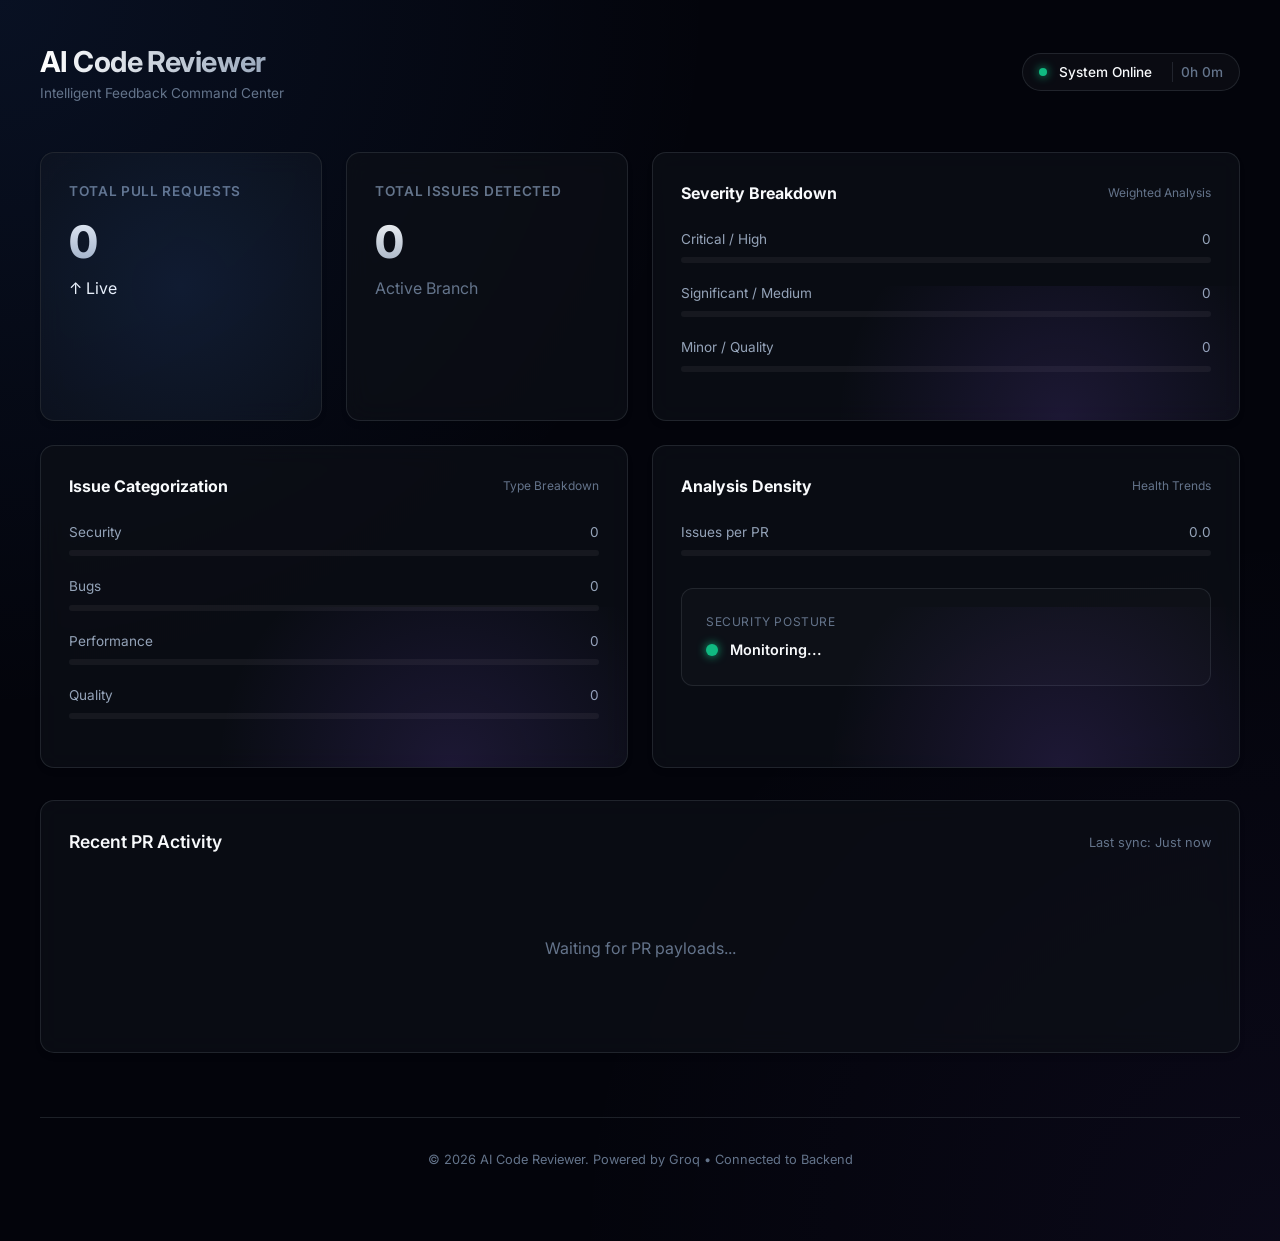
==== backend/static/index.html @ 8254daa7 "docs: add test cases for explainability panel" ====
<!DOCTYPE html>
<html lang="en">
<head>
    <meta charset="UTF-8">
    <meta name="viewport" content="width=device-width, initial-scale=1.0">
    <title>AI Code Reviewer | Command Center</title>
    <link rel="preconnect" href="https://fonts.googleapis.com">
    <link rel="preconnect" href="https://fonts.gstatic.com" crossorigin>
    <link href="https://fonts.googleapis.com/css2?family=Inter:wght@300;400;500;600;700&family=JetBrains+Mono:wght@400;500&display=swap" rel="stylesheet">
    <style>
        :root {
            /* Vercel/Linear Inspired Palette */
            --bg-color: #03040b;
            --card-bg: rgba(13, 16, 23, 0.7);
            --card-border: rgba(56, 62, 71, 0.5);
            --accent: #3b82f6;
            --accent-glow: rgba(59, 130, 246, 0.3);
            --text-primary: #f8fafc;
            --text-secondary: #94a3b8;
            --text-muted: #64748b;

            --high: #ef4444;
            --medium: #f59e0b;
            --low: #10b981;
            --quality: #06b6d4;
            --security: #a855f7;
            --performance: #f97316;
            --bug: #ef4444;

            --glass-blur: blur(12px);
            --transition: all 0.4s cubic-bezier(0.175, 0.885, 0.32, 1.275);
            --transition-flow: all 0.6s cubic-bezier(0.4, 0, 0.2, 1);
        }

        * {
            margin: 0; padding: 0; box-sizing: border-box;
        }

        body {
            font-family: 'Inter', sans-serif;
            background-color: var(--bg-color);
            color: var(--text-primary);
            line-height: 1.5;
            min-height: 100vh;
            overflow-x: hidden;
            background-image:
                radial-gradient(circle at 0% 0%, rgba(59,130,246,0.1) 0%, transparent 40%),
                radial-gradient(circle at 100% 100%, rgba(139,92,246,0.06) 0%, transparent 40%),
                url("https://www.transparenttextures.com/patterns/dark-matter.png");
            opacity: 0;
            transition: opacity 1s ease-out;
        }

        body.loaded { opacity: 1; }

        /* --- Layout --- */
        .app-container {
            display: flex;
            min-height: 100vh;
        }

        .main-content {
            flex: 1;
            padding: 2.5rem;
            max-width: 1400px;
            margin: 0 auto;
            width: 100%;
        }

        /* --- Header --- */
        header {
            display: flex;
            justify-content: space-between;
            align-items: center;
            margin-bottom: 3rem;
            animation: slideIn 0.6s ease-out;
        }

        .logo-section h1 {
            font-size: 1.8rem;
            font-weight: 700;
            letter-spacing: -0.02em;
            background: linear-gradient(to right, #fff, #94a3b8);
            -webkit-background-clip: text;
            background-clip: text;
            -webkit-text-fill-color: transparent;
        }

        .system-status {
            display: flex;
            align-items: center;
            gap: 0.75rem;
            padding: 0.5rem 1rem;
            background: rgba(255,255,255,0.03);
            border-radius: 99px;
            border: 1px solid var(--card-border);
            font-size: 0.85rem;
            font-weight: 500;
        }

        .status-dot {
            width: 8px; height: 8px;
            background-color: #10b981;
            border-radius: 50%;
            box-shadow: 0 0 10px #10b981;
            animation: pulse 2s infinite;
        }

        /* --- Global Grid --- */
        .grid {
            display: grid;
            grid-template-columns: repeat(12, 1fr);
            gap: 1.5rem;
            margin-bottom: 2rem;
        }

        .card {
            background: var(--card-bg);
            backdrop-filter: var(--glass-blur);
            -webkit-backdrop-filter: var(--glass-blur);
            border: 1px solid var(--card-border);
            border-radius: 14px;
            padding: 1.75rem;
            transition: var(--transition);
            box-shadow: 0 4px 6px -1px rgba(0, 0, 0, 0.1), 0 2px 4px -1px rgba(0, 0, 0, 0.06);
        }

        .card:hover {
            border-color: rgba(59, 130, 246, 0.5);
            transform: translateY(-4px) scale(1.01);
            box-shadow: 0 20px 25px -5px rgba(0, 0, 0, 0.2), 0 10px 10px -5px rgba(0, 0, 0, 0.1);
        }

        /* --- Stat Cards --- */
        .stat-card {
            grid-column: span 3;
            text-align: left;
        }

        .stat-label {
            color: var(--text-muted);
            font-size: 0.85rem;
            font-weight: 600;
            text-transform: uppercase;
            letter-spacing: 0.05em;
            margin-bottom: 0.5rem;
        }

        .stat-value {
            font-size: 2.8rem;
            font-weight: 800;
            letter-spacing: -0.03em;
            font-variant-numeric: tabular-nums;
            background: linear-gradient(to bottom, #fff, #94a3b8);
            -webkit-background-clip: text;
            background-clip: text;
            -webkit-text-fill-color: transparent;
        }

        .stat-card:first-child {
            position: relative;
            overflow: hidden;
        }

        .stat-card:first-child::before {
            content: '';
            position: absolute;
            top: -50%; left: -50%; width: 200%; height: 200%;
            background: radial-gradient(circle at center, var(--accent-glow) 0%, transparent 70%);
            opacity: 0.4;
            pointer-events: none;
            z-index: 0;
        }

        /* --- Progress Bars --- */
        .chart-card {
            grid-column: span 6;
            position: relative;
            overflow: hidden;
        }

        .chart-card::before {
            content: '';
            position: absolute;
            bottom: -50%; right: -20%; width: 100%; height: 100%;
            background: radial-gradient(circle at center, rgba(139,92,246,0.15) 0%, transparent 70%);
            pointer-events: none;
            z-index: 0;
        }

        .chart-header {
            display: flex;
            justify-content: space-between;
            align-items: center;
            margin-bottom: 1.5rem;
        }

        .bar-group {
            margin-bottom: 1.25rem;
        }

        .bar-label {
            display: flex;
            justify-content: space-between;
            font-size: 0.85rem;
            margin-bottom: 0.5rem;
            color: var(--text-secondary);
        }

        .bar-background {
            height: 6px;
            background: rgba(255,255,255,0.05);
            border-radius: 99px;
            overflow: hidden;
        }

        .bar-fill {
            height: 100%;
            border-radius: 99px;
            transition: width 1s cubic-bezier(0.22, 1, 0.36, 1);
        }

        /* --- PR Feed (Accordion) --- */
        .feed-container {
            grid-column: span 12;
        }

        .feed-header {
            margin-bottom: 1rem;
            display: flex;
            justify-content: space-between;
            align-items: center;
        }

        .accordion-item {
            border-bottom: 1px solid var(--card-border);
            transition: var(--transition);
            border-left: 3px solid transparent;
        }

        .accordion-item:last-child { border-bottom: none; }

        .accordion-item:hover {
            background: rgba(255,255,255,0.015);
            transform: translateY(-1px);
        }

        .accordion-item.has-high {
            border-left: 3px solid rgba(239, 68, 68, 0.2); /* Reduced visual aggression (20%) */
            background: linear-gradient(to right, rgba(239, 68, 68, 0.03), transparent);
        }

        .risk-badge {
            display: inline-flex;
            align-items: center;
            gap: 6px;
            padding: 3px 10px;
            border-radius: 99px;
            font-size: 0.7rem;
            font-weight: 700;
            text-transform: uppercase;
            letter-spacing: 0.03em;
            margin-left: 1rem;
        }

        .risk-badge.high { background: rgba(239, 68, 68, 0.1); color: var(--high); border: 1px solid rgba(239, 68, 68, 0.2); }
        .risk-badge.moderate { background: rgba(245, 158, 11, 0.1); color: var(--medium); border: 1px solid rgba(245, 158, 11, 0.2); }
        .risk-badge.low { background: rgba(16, 185, 129, 0.1); color: var(--low); border: 1px solid rgba(16, 185, 129, 0.2); }
        .risk-badge.zero { background: rgba(6, 182, 212, 0.1); color: var(--quality); border: 1px solid rgba(6, 182, 212, 0.2); }

        .risk-dot { width: 6px; height: 6px; border-radius: 50%; opacity: 0.8; }
        .risk-badge.high .risk-dot { background: var(--high); box-shadow: 0 0 10px var(--high); opacity: 1; }
        .risk-badge.moderate .risk-dot { background: var(--medium); }
        .risk-badge.low .risk-dot { background: var(--low); }

        .confidence-label {
            font-size: 0.65rem;
            color: var(--text-muted);
            font-weight: 500;
            text-transform: uppercase;
            letter-spacing: 0.05em;
            margin-left: 0.5rem;
            opacity: 0.7;
        }

        .accordion-trigger {
            width: 100%;
            padding: 1.25rem 0.5rem;
            display: grid;
            grid-template-columns: 2fr 1fr 1fr auto;
            align-items: center;
            cursor: pointer;
            text-align: left;
            background: none;
            border: none;
            color: inherit;
        }

        .accordion-trigger:hover {
            background: rgba(255,255,255,0.02);
        }

        .pr-info { display: flex; flex-direction: column; }
        .pr-meta { font-size: 0.8rem; color: var(--text-muted); }

        .badge {
            padding: 0.25rem 0.75rem;
            border-radius: 99px;
            font-size: 0.75rem;
            font-weight: 600;
            width: fit-content;
        }

        .badge-status {
            background: rgba(59,130,246,0.08);
            color: var(--accent);
            border: 1px solid rgba(59,130,246,0.15);
            text-transform: uppercase;
            letter-spacing: 0.02em;
        }

        .tag-pill {
            display: flex; gap: 0.5rem;
            align-items: center;
        }
        .sev-badge {
            padding: 2px 8px;
            border-radius: 4px;
            font-size: 0.7rem;
            font-weight: 700;
            text-transform: uppercase;
            letter-spacing: 0.05em;
            display: flex;
            align-items: center;
            gap: 4px;
        }
        .sev-badge.high { background: rgba(239, 68, 68, 0.1); color: var(--high); border: 1px solid rgba(239, 68, 68, 0.2); }
        .sev-badge.medium { background: rgba(245, 158, 11, 0.1); color: var(--medium); border: 1px solid rgba(245, 158, 11, 0.2); }
        .sev-badge.low { background: rgba(16, 185, 129, 0.1); color: var(--low); border: 1px solid rgba(16, 185, 129, 0.2); }

        .chevron {
            transition: transform 0.3s ease;
            color: var(--text-muted);
        }

        .accordion-item.active .chevron { transform: rotate(180deg); }

        .accordion-item {
            border-bottom: 1px solid rgba(255, 255, 255, 0.03); /* Soft separator */
            transition: var(--transition-flow);
        }

        .accordion-item:hover {
            background: rgba(255,255,255,0.02);
            transform: translateX(4px);
        }

        .accordion-content {
            max-height: 0;
            overflow: hidden;
            transition: max-height 0.2s ease-out, padding 0.2s ease-out;
            background: rgba(0,0,0,0.15);
        }

        .accordion-item.active .accordion-content {
            max-height: 500px;
            padding: 1rem;
        }

        .quick-finding {
            padding: 0.85rem 1rem;
            border-radius: 10px;
            background: rgba(255,255,255,0.015);
            border: 1px solid var(--card-border);
            margin-bottom: 0.75rem;
            display: flex;
            justify-content: space-between;
            align-items: center;
            cursor: pointer;
            transition: all 0.2s ease;
            opacity: 0;
            transform: translateY(10px);
            border-left: 3px solid transparent;
        }
        .quick-finding:hover {
            background: rgba(255,255,255,0.04);
            transform: translateX(4px);
            border-color: rgba(255,255,255,0.1);
        }
        .quick-finding.priority-high {
            background: rgba(239, 68, 68, 0.01);
            border-color: rgba(239, 68, 68, 0.05); /* 70% intensity reduction */
        }
        .quick-finding.show {
            opacity: 1;
            transform: translateY(0);
        }

        .cta-button {
            width: 100%; padding: 0.85rem; background: var(--accent); color: #fff; border: none; border-radius: 8px; cursor: pointer; font-size: 0.8rem; font-weight: 700; transition: var(--transition); box-shadow: 0 4px 15px var(--accent-glow);
        }
        .cta-button:hover {
            transform: scale(1.02);
            filter: brightness(1.1);
        }

        /* --- Modal Panel --- */
        .modal-overlay {
            position: fixed;
            top: 0; left: 0; width: 100%; height: 100%;
            background: rgba(0, 0, 0, 0.7);
            backdrop-filter: blur(8px);
            display: none;
            justify-content: center;
            align-items: center;
            z-index: 1000;
            opacity: 0;
            transition: opacity 0.3s ease;
        }

        .modal-overlay.active { display: flex; opacity: 1; }

        .modal {
            background: rgba(10, 12, 18, 0.95);
            backdrop-filter: blur(20px);
            border: 1px solid var(--card-border);
            border-radius: 20px;
            width: 95%;
            max-width: 960px;
            height: 85vh;
            display: flex;
            flex-direction: column;
            overflow: hidden;
            box-shadow: 0 25px 50px -12px rgba(0, 0, 0, 0.5);
            transform: translateY(20px) scale(0.98);
            transition: var(--transition);
        }

        .modal-overlay.active .modal { transform: translateY(0) scale(1); }

        .modal-header {
            padding: 1.5rem 2rem;
            border-bottom: 1px solid var(--card-border);
            display: flex;
            justify-content: space-between;
            align-items: center;
        }

        .tabs {
            display: flex;
            gap: 1.5rem;
            padding: 0 2rem;
            background: rgba(255,255,255,0.02);
            border-bottom: 1px solid var(--card-border);
        }

        .tab {
            padding: 1rem 0;
            font-size: 0.85rem;
            font-weight: 600;
            color: var(--text-muted);
            cursor: pointer;
            position: relative;
        }

        .tab.active { color: var(--text-primary); }
        .tab.active::after {
            content: '';
            position: absolute;
            bottom: -1px; left: 0; width: 100%; height: 2px;
            background: var(--accent);
            box-shadow: 0 0 10px var(--accent);
        }

        .modal-scroll {
            flex: 1;
            overflow-y: auto;
            padding: 2rem;
        }

        .finding-detail {
            margin-bottom: 2rem;
            padding: 1.5rem;
            background: rgba(255,255,255,0.02);
            border-radius: 12px;
            border: 1px solid var(--card-border);
        }

        .finding-meta {
            display: flex;
            justify-content: space-between;
            margin-bottom: 1rem;
        }

        .code-block {
            background: #0d1117;
            padding: 1rem;
            border-radius: 8px;
            font-family: 'JetBrains Mono', monospace;
            font-size: 0.85rem;
            margin-top: 1rem;
            border: 1px solid rgba(255,255,255,0.05);
            position: relative;
        }

        /* --- Animations --- */
        @keyframes pulse {
            0% { opacity: 1; transform: scale(1); }
            50% { opacity: 0.6; transform: scale(1.1); }
            100% { opacity: 1; transform: scale(1); }
        }

        @keyframes slideIn {
            from { opacity: 0; transform: translateY(-20px); }
            to { opacity: 1; transform: translateY(0); }
        }

        /* --- Skeletons --- */
        .skeleton {
            background: linear-gradient(90deg, rgba(255,255,255,0.03) 25%, rgba(255,255,255,0.06) 50%, rgba(255,255,255,0.03) 75%);
            background-size: 200% 100%;
            animation: shimmer 1.5s infinite;
        }

        @keyframes shimmer {
            0% { background-position: 200% 0; }
            100% { background-position: -200% 0; }
        }

        /* Responsive Mobile Fixes */
        @media (max-width: 1024px) {
            .stat-card { grid-column: span 6; }
            .chart-card { grid-column: span 12; }
        }
        @media (max-width: 640px) {
            .stat-card { grid-column: span 12; }
            .accordion-trigger { grid-template-columns: 1fr auto; gap: 0.5rem; }
            .accordion-trigger > *:nth-child(2), .accordion-trigger > *:nth-child(3) { display: none; }
            .main-content { padding: 1.5rem; }
        }
    </style>
</head>
<body>

<div class="app-container">
    <main class="main-content">
        <header>
            <div class="logo-section">
                <h1>AI Code Reviewer</h1>
                <p style="color: var(--text-muted); font-size: 0.85rem;">Intelligent Feedback Command Center</p>
            </div>
            <div class="system-status">
                <div class="status-dot"></div>
                <span id="sync-indicator" style="opacity:1; transition:opacity 0.5s;">System Online</span>
                <span style="color: var(--text-muted); margin-left: 0.5rem; border-left: 1px solid var(--card-border); padding-left: 0.5rem;" id="val-uptime">0h 0m</span>
            </div>
        </header>

        <!-- Stats Overview -->
        <div class="grid">
            <div class="card stat-card">
                <div class="stat-label">Total Pull Requests</div>
                <div class="stat-value" id="val-prs">0</div>
                <div class="stat-trend trend-up">↑ Live</div>
            </div>
            <div class="card stat-card">
                <div class="stat-label">Total Issues Detected</div>
                <div class="stat-value" id="val-issues" style="color: var(--high);">0</div>
                <div class="stat-trend" style="color: var(--text-muted);">Active Branch</div>
            </div>
            <!-- Severity Charts -->
            <div class="card chart-card">
                <div class="chart-header">
                    <h3 style="font-size: 1rem;">Severity Breakdown</h3>
                    <span style="font-size: 0.75rem; color: var(--text-muted);">Weighted Analysis</span>
                </div>

                <div class="bar-group">
                    <div class="bar-label"><span>Critical / High</span> <span id="lbl-sev-high">0</span></div>
                    <div class="bar-background"><div class="bar-fill" id="bar-sev-high" style="width: 0%; background: var(--high); box-shadow: 0 0 10px var(--high);"></div></div>
                </div>
                <div class="bar-group">
                    <div class="bar-label"><span>Significant / Medium</span> <span id="lbl-sev-medium">0</span></div>
                    <div class="bar-background"><div class="bar-fill" id="bar-sev-medium" style="width: 0%; background: var(--medium);"></div></div>
                </div>
                <div class="bar-group">
                    <div class="bar-label"><span>Minor / Quality</span> <span id="lbl-sev-low">0</span></div>
                    <div class="bar-background"><div class="bar-fill" id="bar-sev-low" style="width: 0%; background: var(--low);"></div></div>
                </div>
            </div>

            <!-- Issue Type Chart -->
            <div class="card chart-card">
                <div class="chart-header">
                    <h3 style="font-size: 1rem;">Issue Categorization</h3>
                    <span style="font-size: 0.75rem; color: var(--text-muted);">Type Breakdown</span>
                </div>

                <div class="bar-group">
                    <div class="bar-label"><span>Security</span> <span id="lbl-type-security">0</span></div>
                    <div class="bar-background"><div class="bar-fill" id="bar-type-security" style="width: 0%; background: var(--security); box-shadow: 0 0 10px var(--security);"></div></div>
                </div>
                <div class="bar-group">
                    <div class="bar-label"><span>Bugs</span> <span id="lbl-type-bug">0</span></div>
                    <div class="bar-background"><div class="bar-fill" id="bar-type-bug" style="width: 0%; background: var(--bug);"></div></div>
                </div>
                <div class="bar-group">
                    <div class="bar-label"><span>Performance</span> <span id="lbl-type-performance">0</span></div>
                    <div class="bar-background"><div class="bar-fill" id="bar-type-performance" style="width: 0%; background: var(--performance);"></div></div>
                </div>
                <div class="bar-group">
                    <div class="bar-label"><span>Quality</span> <span id="lbl-type-quality">0</span></div>
                    <div class="bar-background"><div class="bar-fill" id="bar-type-quality" style="width: 0%; background: var(--quality);"></div></div>
                </div>
            </div>

            <!-- Analysis Density Chart -->
            <div class="card chart-card">
                <div class="chart-header">
                    <h3 style="font-size: 1rem;">Analysis Density</h3>
                    <span style="font-size: 0.75rem; color: var(--text-muted);">Health Trends</span>
                </div>

                <div class="bar-group">
                    <div class="bar-label"><span>Issues per PR</span> <span id="lbl-density-val">0.0</span></div>
                    <div class="bar-background"><div class="bar-fill" id="bar-density" style="width: 0%; background: var(--accent); box-shadow: 0 0 10px var(--accent-glow);"></div></div>
                </div>
                <div style="margin-top:2rem; padding:1.5rem; border-radius:12px; background:rgba(255,255,255,0.02); border:1px solid var(--card-border);">
                    <div style="font-size:0.75rem; color:var(--text-muted); margin-bottom:0.5rem; text-transform:uppercase; letter-spacing:0.05em;">Security Posture</div>
                    <div style="display:flex; align-items:center; gap:0.75rem;">
                        <div id="security-pulse" class="status-dot" style="width:12px; height:12px;"></div>
                        <span id="security-status-text" style="font-weight:600; font-size:0.9rem;">Monitoring...</span>
                    </div>
                </div>
            </div>
        </div>

        <!-- PR Feed Area -->
        <div class="grid">
            <div class="card feed-container">
                <div class="feed-header">
                    <h3 style="font-size: 1.1rem; font-weight: 600;">Recent PR Activity</h3>
                    <div style="font-size: 0.8rem; color: var(--text-muted);" id="val-last-ts">Last sync: Just now</div>
                </div>

                <div id="accordion-root">
                    <!-- PR items injected here -->
                    <div style="text-align:center; padding: 4rem; color: var(--text-muted);">
                        <p>Waiting for PR payloads...</p>
                    </div>
                </div>
            </div>
        </div>
        <footer style="margin-top: 4rem; padding-top: 2rem; border-top: 1px solid var(--card-border); text-align: center; color: var(--text-muted); font-size: 0.8rem; padding-bottom: 2rem;">
            &copy; 2026 AI Code Reviewer. Powered by Groq &bull; <span id="footer-conn-status">Connected to Backend</span>
        </footer>
    </main>
</div>

<!-- Advanced Modal Panel -->
<div class="modal-overlay" id="modal-overlay" onclick="closeModal()">
    <div class="modal" onclick="event.stopPropagation()">
        <div class="modal-header">
            <div>
                <h2 id="modal-title" style="font-size: 1.25rem;">PR Findings</h2>
                <span id="modal-subtitle" style="font-size: 0.85rem; color: var(--text-muted);">Analysis Report</span>
            </div>
            <button onclick="closeModal()" style="background:none; border:none; color:var(--text-muted); cursor:pointer; font-size:1.5rem;">&times;</button>
        </div>
        <div class="tabs" id="modal-tabs">
            <div class="tab active" onclick="setTab('all')">All Findings</div>
            <div class="tab" onclick="setTab('high')">High</div>
            <div class="tab" onclick="setTab('medium')">Medium</div>
            <div class="tab" onclick="setTab('low')">Low</div>
        </div>
        <div class="modal-scroll" id="modal-scroll">
            <!-- Findings injected here -->
        </div>
    </div>
</div>

<script>
    const state = {
        prs: [],
        currentPR: null,
        activeTab: 'all',
        lastFeedJson: "",
        expandedPRKey: null
    };

    async function fetchStats() {
        try {
            const res = await fetch("/api/stats");

            if (!res.ok) throw new Error(`API Error: ${res.status}`);

            const data = await res.json();
            renderStats(data);

            // Only re-render feed if the data has actually changed
            const currentJson = JSON.stringify(data.recent_reviews);
            if (currentJson !== state.lastFeedJson) {
                state.lastFeedJson = currentJson;
                renderFeed(data.recent_reviews);
            }
        } catch (err) {
            console.error("Dashboard Sync Failed", err);
        }
    }

    function renderStats(data) {
        // Simple count-up logic placeholder
        document.getElementById('val-prs').innerText = data.total_prs;
        document.getElementById('val-issues').innerText = data.total_issues;
        document.getElementById('val-uptime').innerText = data.uptime;

        if (data.last_review_time) {
            const d = new Date(data.last_review_time);
            document.getElementById('val-last-ts').innerText = "Last sync: " + d.toLocaleTimeString();
        }

        const total = Math.max(1, (data.issues_by_severity.high || 0) + (data.issues_by_severity.medium || 0) + (data.issues_by_severity.low || 0));
        updateBar('sev-high', data.issues_by_severity.high || 0, total);
        updateBar('sev-medium', data.issues_by_severity.medium || 0, total);
        updateBar('sev-low', data.issues_by_severity.low || 0, total);

        const typeTotal = Math.max(1, Object.values(data.issues_by_type || {}).reduce((a, b) => a + b, 0));
        updateBar('type-security', data.issues_by_type.security || 0, typeTotal);
        updateBar('type-bug', data.issues_by_type.bug || 0, typeTotal);
        updateBar('type-performance', data.issues_by_type.performance || 0, typeTotal);
        updateBar('type-quality', data.issues_by_type.quality || 0, typeTotal);

        // Density Logic
        const density = data.total_prs > 0 ? (data.total_issues / data.total_prs).toFixed(1) : 0;
        document.getElementById('lbl-density-val').innerText = density;
        document.getElementById('bar-density').style.width = Math.min(100, (density / 10) * 100) + '%';

        // Security Pulse Update
        const secDot = document.getElementById('security-pulse');
        const secText = document.getElementById('security-status-text');
        if (data.issues_by_type.security > 0) {
            secDot.style.background = 'var(--high)';
            secDot.style.boxShadow = '0 0 10px var(--high)';
            secText.innerText = "Critical Security Risks Detected";
            secText.style.color = 'var(--high)';
        } else {
            secDot.style.background = 'var(--low)';
            secDot.style.boxShadow = '0 0 10px var(--low)';
            secText.innerText = "Baseline Security Intact";
            secText.style.color = 'var(--low)';
        }
    }

    function updateBar(id, val, total) {
        document.getElementById(`lbl-${id}`).innerText = val;
        document.getElementById(`bar-${id}`).style.width = (val / total * 100) + '%';
    }

    /**
     * [SECURITY FIX] XSS Mitigation
     * Escapes AI-generated content to prevent cross-site scripting
     */
    function safe(str) {
        if (!str) return "";
        const div = document.createElement('div');
        div.textContent = str;
        return div.innerHTML;
    }



    function renderFeed(reviews) {
        if (!reviews || reviews.length === 0) return;

        const root = document.getElementById('accordion-root');

        root.innerHTML = '';

        reviews.forEach((rv, idx) => {
            const prKey = `${rv.repo}#${rv.pr_number}`;
            const isExpanded = state.expandedPRKey === prKey;

            const item = document.createElement('div');

            const riskLevel = rv.decision === "BLOCK" ? "High" : (rv.decision === "REVIEW" ? "Moderate" : (rv.decision === "PERFECT" ? "Zero" : "Low"));
            const riskClass = riskLevel.toLowerCase();

            // Status Badge Logic
            let statusLabel = 'Review Complete';
            let statusBadgeClass = 'badge-status';
            let insightText = "";
            let confidenceIndicator = "";

            if (!rv.status || rv.status === 'error') {
                statusLabel = '🚫 BLOCK';
                statusBadgeClass = 'badge-failed';
                insightText = `<span style="color:var(--high); font-weight:700;">SYSTEM ERROR</span>: Analysis failed or was blocked. Manual review is MANDATORY.`;
                confidenceIndicator = "🚫 BLOCK MERGE";
            } else if (rv.status === 'partial') {
                statusLabel = '⚠️ BLOCK (Partial)';
                statusBadgeClass = 'badge-partial';
                insightText = `Analysis is <span style="color:var(--medium); font-weight:700;">incomplete</span>. Safe state cannot be verified. Manual review required.`;
                confidenceIndicator = "🚫 BLOCK MERGE";
            } else {
                if (rv.decision === 'BLOCK') {
                    insightText = `This PR contains <span style="color:#fff; font-weight:700; text-decoration: underline decoration-color:var(--high);">critical security risks</span> that should be <span style="color:var(--high); font-weight:700;">fixed</span> before merging.`;
                    confidenceIndicator = "🚫 BLOCK MERGE";
                } else if (rv.decision === 'REVIEW') {
                    insightText = `This PR has moderate issues that require a <span style="color:#fff; font-weight:700; text-decoration: underline decoration-color:var(--medium);">manual review</span> before proceeding.`;
                    confidenceIndicator = "⚠️ NEEDS REVIEW";
                } else if (rv.decision === 'PERFECT') {
                    insightText = `No issues detected. This code is <span style="color:var(--quality); font-weight:700;">clean</span> and ready for deployment.`;
                    confidenceIndicator = "VERIFIED";
                } else if (rv.decision === 'SAFE') {
                    insightText = `Only minor quality improvements detected. PR is <span style="color:var(--low); font-weight:700;">SAFE TO MERGE</span>.`;
                    confidenceIndicator = "✅ SAFE TO MERGE";
                } else {
                    insightText = `<span style="color:var(--high); font-weight:700;">UNKNOWN STATE</span>: Defaulting to BLOCK for safety.`;
                    confidenceIndicator = "🚫 BLOCK MERGE";
                }
            }

            item.className = 'accordion-item' + ((rv.severities.high || 0) > 0 ? ' has-high' : '') + (isExpanded ? ' active' : '');
            if (isExpanded) {
                setTimeout(() => {
                    item.querySelectorAll('.quick-finding').forEach(f => f.classList.add('show'));
                }, 10);
            }

            const sortedIssues = [...(rv.issues || [])].sort((a, b) => {
                const order = { 'high': 0, 'medium': 1, 'low': 2, 'quality': 3 };
                return (order[a.severity.toLowerCase()] ?? 99) - (order[b.severity.toLowerCase()] ?? 99);
            });

            const explanation = rv.decision_explanation ? JSON.parse(rv.decision_explanation) : {
                decision: rv.decision,
                reasons: ["Legacy review data - detailed explanation unavailable."],
                metrics: {
                    high: rv.severities.high,
                    medium: rv.severities.medium,
                    low: rv.severities.low,
                    coverage: rv.coverage.total > 0 ? (rv.coverage.processed / rv.coverage.total * 100).toFixed(1) : 100,
                    rule_based: rv.rule_based_count || 0
                }
            };

            item.innerHTML = `
                <button class="accordion-trigger" onclick="toggleAccordion(this)">
                    <div class="pr-info">
                        <strong>
                            ${rv.repo} <span style="color:var(--text-muted); font-weight:400;">#${rv.pr_number}</span>
                            <div class="risk-badge ${riskClass}">
                                <div class="risk-dot"></div>
                                ${riskLevel} Risk
                                <span class="confidence-label">&bull; ${confidenceIndicator}</span>
                            </div>
                        </strong>
                        <span class="pr-meta">Last evaluated &bull; ${new Date(rv.reviewed_at).toLocaleTimeString()}</span>
                    </div>
                    <div class="tag-pill" style="margin-right: 1.5rem; opacity: 0.8;">
                        ${(rv.severities.high || 0) > 0 ? `<div class="sev-badge high" style="padding:1px 6px;">HIGH ${rv.severities.high}</div>` : ''}
                        ${(rv.severities.medium || 0) > 0 ? `<div class="sev-badge medium" style="padding:1px 6px;">MED ${rv.severities.medium}</div>` : ''}
                        ${(rv.severities.low || 0) > 0 ? `<div class="sev-badge low" style="padding:1px 6px;">LOW ${rv.severities.low}</div>` : ''}
                    </div>
                    <div class="badge ${statusBadgeClass}">${statusLabel}</div>
                    <div class="chevron">
                        <svg width="20" height="20" viewBox="0 0 20 20" fill="none"><path d="M5 7.5L10 12.5L15 7.5" stroke="currentColor" stroke-width="2" stroke-linecap="round" stroke-linejoin="round"/></svg>
                    </div>
                </button>
                <div class="accordion-content">
                    <!-- Explainability Panel -->
                    <div style="background: rgba(59, 130, 246, 0.05); border: 1px solid rgba(59, 130, 246, 0.2); padding: 1.25rem; border-radius: 12px; margin-bottom: 1.5rem; animation: slideIn 0.4s ease-out;">
                        <div style="display: flex; justify-content: space-between; align-items: center; margin-bottom: 1rem;">
                            <div style="font-size:0.85rem; color:var(--accent); font-weight:700; text-transform:uppercase; letter-spacing:0.05em;">Decision Explainability</div>
                            <div class="badge-status" style="padding: 2px 8px; font-size: 0.65rem;">PIPELINE TELEMETRY</div>
                        </div>
                        <div style="display: grid; grid-template-columns: 1.5fr 1fr; gap: 1.5rem;">
                            <div>
                                <div style="font-size: 0.75rem; color: var(--text-muted); margin-bottom: 0.5rem; font-weight: 600;">LOGIC TRACE</div>
                                <ul style="list-style: none; padding: 0;">
                                    ${explanation.reasons.map(r => `
                                        <li style="font-size: 0.9rem; margin-bottom: 0.6rem; display: flex; align-items: flex-start; gap: 10px; color: var(--text-primary); opacity: 0.9;">
                                            <span style="color: var(--accent); margin-top: 2px;">
                                                <svg width="12" height="12" viewBox="0 0 24 24" fill="none" stroke="currentColor" stroke-width="3" stroke-linecap="round" stroke-linejoin="round"><polyline points="20 6 9 17 4 12"></polyline></svg>
                                            </span>
                                            <span>${safe(r)}</span>
                                        </li>
                                    `).join('')}
                                </ul>
                            </div>
                            <div style="background: rgba(0,0,0,0.3); padding: 1rem; border-radius: 10px; border: 1px solid rgba(255,255,255,0.05);">
                                <div style="font-size: 0.7rem; color: var(--text-muted); margin-bottom: 0.75rem; font-weight: 600; text-transform: uppercase;">Real-time Metrics</div>
                                <div style="display: grid; grid-template-columns: 1fr; gap: 0.6rem; font-size: 0.85rem; font-family: 'JetBrains Mono', monospace;">
                                    <div style="display:flex; justify-content:space-between;"><span>High:</span> <span style="color: var(--high); font-weight:700;">${explanation.metrics.high}</span></div>
                                    <div style="display:flex; justify-content:space-between;"><span>Medium:</span> <span style="color: var(--medium);">${explanation.metrics.medium}</span></div>
                                    <div style="display:flex; justify-content:space-between;"><span>Low:</span> <span style="color: var(--low);">${explanation.metrics.low}</span></div>
                                    <div style="display:flex; justify-content:space-between;"><span>Coverage:</span> <span style="color: var(--accent);">${explanation.metrics.coverage}%</span></div>
                                    <div style="display:flex; justify-content:space-between;"><span>Static Risks:</span> <span style="color: var(--security);">${explanation.metrics.rule_based}</span></div>
                                </div>
                            </div>
                        </div>
                    </div>

                    <div style="background: rgba(255,255,255,0.02); border: 1px solid var(--card-border); padding: 1.25rem; border-radius: 12px; margin-bottom: 1.5rem;">
                         <div style="font-size:0.85rem; color:var(--text-muted); margin-bottom:0.5rem; font-weight:600; text-transform:uppercase; letter-spacing:0.05em;">Actionable Insight</div>
                         <div style="font-size:1.05rem; font-weight:500; color: var(--text-primary); opacity: 0.95;">
                            ${insightText}
                         </div>
                    </div>

                    <div style="font-size:0.75rem; color:var(--text-muted); margin-bottom:1rem; font-weight:600; text-transform:uppercase; letter-spacing:0.05em;">Categorized Findings Summary</div>
                    <div class="quick-findings-group">
                        ${sortedIssues.slice(0, 3).map((i, sIdx) => `
                            <div class="quick-finding ${i.severity.toLowerCase() === 'high' ? 'priority-high' : ''}" style="animation-delay: ${sIdx * 50}ms;" onclick="openDetails(${JSON.stringify(rv).replace(/"/g, '&quot;')})">
                                <span style="font-weight:500; display:flex; align-items:center;">
                                    ${i.severity.toLowerCase() === 'high' ? '🚨' : (i.severity.toLowerCase() === 'medium' ? '⚠️' : 'ℹ️')}
                                    <span style="margin-left:8px;">${safe(i.title || i.type)}</span>
                                </span>
                                <div style="font-size:0.85rem; opacity:0.8; margin-top:4px; line-height:1.4;">
                                    ${safe(i.description)}
                                </div>
                            </div>
                        `).join('')}
                    </div>
                    ${rv.issue_count > 3 ? `<div style="text-align:center; margin-bottom:1.2rem; font-size:0.8rem; color:var(--text-muted); font-style:italic; padding-top: 0.5rem;">+ ${rv.issue_count - 3} more context-aware findings</div>` : ''}
                    <button class="cta-button" onclick="openDetails(${JSON.stringify(rv).replace(/"/g, '&quot;')})">View Full Analysis &raquo;</button>
                </div>
            `;
            root.appendChild(item);
        });
    }

    function toggleAccordion(btn) {
        state.forceUpdate = true;
        const item = btn.parentElement;
        const isActive = item.classList.contains('active');

        // Close all others
        document.querySelectorAll('.accordion-item').forEach(el => {
            el.classList.remove('active');
            el.querySelectorAll('.quick-finding').forEach(f => f.classList.remove('show'));
        });

        if (!isActive) {
            item.classList.add('active');
            // Save state for persistence across refreshes
            const head = item.querySelector('.pr-info strong').innerText;
            const prNum = head.match(/#(\d+)/)[1];
            const repo = head.split('#')[0].trim();
            state.expandedPRKey = `${repo}#${prNum}`;

            // Staggered show for findings
            const findings = item.querySelectorAll('.quick-finding');
            findings.forEach((f, idx) => {
                setTimeout(() => f.classList.add('show'), idx * 50);
            });
        } else {
            state.expandedPRKey = null;
        }
    }

    function openDetails(rv) {
        state.currentPR = rv;
        state.activeTab = 'all';
        document.getElementById('modal-title').innerText = `${rv.repo} #${rv.pr_number}`;
        renderModalFindings();
        updateTabUI();
        document.getElementById('modal-overlay').classList.add('active');
    }

    function closeModal() {
        document.getElementById('modal-overlay').classList.remove('active');
    }

    function setTab(tab) {
        state.activeTab = tab;
        updateTabUI();
        renderModalFindings();
    }

    function updateTabUI() {
        const tabs = document.querySelectorAll('.tab');
        tabs.forEach(t => {
            t.classList.remove('active');
            if (t.innerText.toLowerCase().includes(state.activeTab)) t.classList.add('active');
        });
    }

    function renderModalFindings() {
        const container = document.getElementById('modal-scroll');
        container.innerHTML = '';

        let issues = state.currentPR.issues || [];
        if (state.activeTab !== 'all') {
            issues = issues.filter(i => i.severity.toLowerCase() === state.activeTab);
        }

        // Elite Sorting: High > Medium > Low
        issues = [...issues].sort((a, b) => {
            const order = { 'high': 0, 'critical': 0, 'medium': 1, 'low': 2, 'quality': 3 };
            return (order[a.severity.toLowerCase()] ?? 99) - (order[b.severity.toLowerCase()] ?? 99);
        });

        if (issues.length === 0) {
            container.innerHTML = `<div style="text-align:center; padding:3rem; color:var(--text-muted);">No ${state.activeTab} issues found in this scope.</div>`;
            return;
        }

        issues.forEach(i => {
            const card = document.createElement('div');
            card.className = 'finding-detail';
            card.style.borderLeft = `4px solid ${getSevColor(i.severity)}`;

            card.innerHTML = `
                <div class="finding-meta">
                    <span class="badge" style="background: ${getSevColor(i.severity)}22; color: ${getSevColor(i.severity)}; border:1px solid ${getSevColor(i.severity)}44;">${i.severity.toUpperCase()}</span>
                    <span style="font-family:monospace; font-size:0.85rem; color:var(--text-muted);">${safe(i.file)} : L${i.line}</span>
                </div>
                <div style="font-weight:600; margin-bottom:1rem; font-size:1.05rem;">${safe(i.description)}</div>
                <div class="code-block" style="box-shadow: inset 0 0 20px rgba(0,0,0,0.5);">
                    <div style="color:var(--text-muted); position:absolute; right:1rem; top:0.5rem; font-size:0.7rem; font-weight:700; letter-spacing:0.05em;">CODE CONTEXT</div>
                    <pre><code class="language-python">${safe(i.fix)}</code></pre>
                </div>
            `;
            container.appendChild(card);
        });
    }

    function getSevColor(sev) {
        const s = sev.toLowerCase();
        if (s === 'high' || s === 'critical') return '#ef4444';
        if (s === 'medium') return '#f59e0b';
        return '#10b981';
    }

    function escapeHtml(text) {
        const div = document.createElement('div');
        div.textContent = text;
        return div.innerHTML;
    }

    // Initial load effects
    window.addEventListener('DOMContentLoaded', () => {
        document.body.classList.add('loaded');
        fetchStats();
    });

    setInterval(fetchStats, 3000);
</script>

</body>
</html>
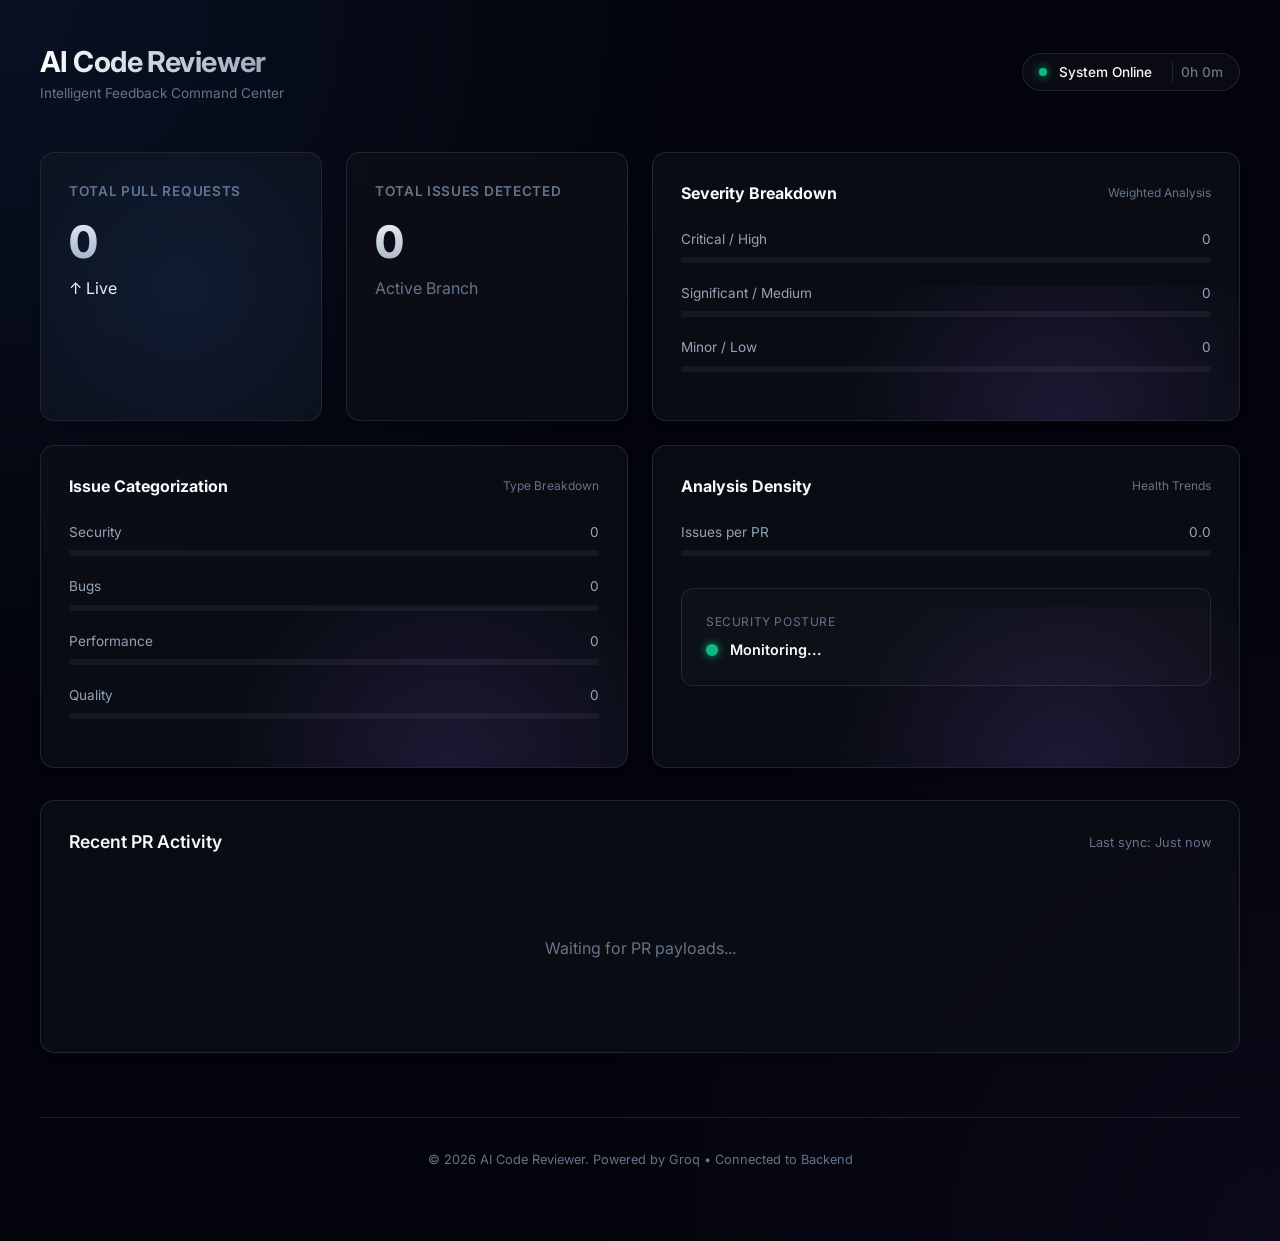
==== commit dd23d5cc: "style: rename Minor / Quality to Minor / Low in severity breakdown" ====
--- a/backend/static/index.html
+++ b/backend/static/index.html
@@ -287,7 +287,8 @@
             width: 100%;
             padding: 1.25rem 0.5rem;
             display: grid;
-            grid-template-columns: 2fr 1fr 1fr auto;
+            grid-template-columns: 1fr auto 1fr;
+            gap: 1rem;
             align-items: center;
             cursor: pointer;
             text-align: left;
@@ -341,6 +342,9 @@
         .chevron {
             transition: transform 0.3s ease;
             color: var(--text-muted);
+            display: flex;
+            align-items: center;
+            justify-content: center;
         }
 
         .accordion-item.active .chevron { transform: rotate(180deg); }
@@ -535,7 +539,8 @@
         @media (max-width: 640px) {
             .stat-card { grid-column: span 12; }
             .accordion-trigger { grid-template-columns: 1fr auto; gap: 0.5rem; }
-            .accordion-trigger > *:nth-child(2), .accordion-trigger > *:nth-child(3) { display: none; }
+            .tag-pill { display: none; }
+            .pr-actions .badge { display: none; }
             .main-content { padding: 1.5rem; }
         }
     </style>
@@ -584,7 +589,7 @@
                     <div class="bar-background"><div class="bar-fill" id="bar-sev-medium" style="width: 0%; background: var(--medium);"></div></div>
                 </div>
                 <div class="bar-group">
-                    <div class="bar-label"><span>Minor / Quality</span> <span id="lbl-sev-low">0</span></div>
+                    <div class="bar-label"><span>Minor / Low</span> <span id="lbl-sev-low">0</span></div>
                     <div class="bar-background"><div class="bar-fill" id="bar-sev-low" style="width: 0%; background: var(--low);"></div></div>
                 </div>
             </div>
@@ -832,17 +837,7 @@
                 return (order[a.severity.toLowerCase()] ?? 99) - (order[b.severity.toLowerCase()] ?? 99);
             });
 
-            const explanation = rv.decision_explanation ? JSON.parse(rv.decision_explanation) : {
-                decision: rv.decision,
-                reasons: ["Legacy review data - detailed explanation unavailable."],
-                metrics: {
-                    high: rv.severities.high,
-                    medium: rv.severities.medium,
-                    low: rv.severities.low,
-                    coverage: rv.coverage.total > 0 ? (rv.coverage.processed / rv.coverage.total * 100).toFixed(1) : 100,
-                    rule_based: rv.rule_based_count || 0
-                }
-            };
+
 
             item.innerHTML = `
                 <button class="accordion-trigger" onclick="toggleAccordion(this)">
@@ -857,49 +852,20 @@
                         </strong>
                         <span class="pr-meta">Last evaluated &bull; ${new Date(rv.reviewed_at).toLocaleTimeString()}</span>
                     </div>
-                    <div class="tag-pill" style="margin-right: 1.5rem; opacity: 0.8;">
+                    <div class="tag-pill" style="justify-self: center; display: flex; gap: 0.5rem; opacity: 0.8;">
                         ${(rv.severities.high || 0) > 0 ? `<div class="sev-badge high" style="padding:1px 6px;">HIGH ${rv.severities.high}</div>` : ''}
                         ${(rv.severities.medium || 0) > 0 ? `<div class="sev-badge medium" style="padding:1px 6px;">MED ${rv.severities.medium}</div>` : ''}
                         ${(rv.severities.low || 0) > 0 ? `<div class="sev-badge low" style="padding:1px 6px;">LOW ${rv.severities.low}</div>` : ''}
                     </div>
-                    <div class="badge ${statusBadgeClass}">${statusLabel}</div>
-                    <div class="chevron">
-                        <svg width="20" height="20" viewBox="0 0 20 20" fill="none"><path d="M5 7.5L10 12.5L15 7.5" stroke="currentColor" stroke-width="2" stroke-linecap="round" stroke-linejoin="round"/></svg>
+                    <div class="pr-actions" style="display: flex; gap: 1rem; justify-content: flex-end; align-items: center;">
+                        <div class="badge ${statusBadgeClass}">${statusLabel}</div>
+                        <div class="chevron">
+                            <svg width="20" height="20" viewBox="0 0 20 20" fill="none"><path d="M5 7.5L10 12.5L15 7.5" stroke="currentColor" stroke-width="2" stroke-linecap="round" stroke-linejoin="round"/></svg>
+                        </div>
                     </div>
                 </button>
                 <div class="accordion-content">
-                    <!-- Explainability Panel -->
-                    <div style="background: rgba(59, 130, 246, 0.05); border: 1px solid rgba(59, 130, 246, 0.2); padding: 1.25rem; border-radius: 12px; margin-bottom: 1.5rem; animation: slideIn 0.4s ease-out;">
-                        <div style="display: flex; justify-content: space-between; align-items: center; margin-bottom: 1rem;">
-                            <div style="font-size:0.85rem; color:var(--accent); font-weight:700; text-transform:uppercase; letter-spacing:0.05em;">Decision Explainability</div>
-                            <div class="badge-status" style="padding: 2px 8px; font-size: 0.65rem;">PIPELINE TELEMETRY</div>
-                        </div>
-                        <div style="display: grid; grid-template-columns: 1.5fr 1fr; gap: 1.5rem;">
-                            <div>
-                                <div style="font-size: 0.75rem; color: var(--text-muted); margin-bottom: 0.5rem; font-weight: 600;">LOGIC TRACE</div>
-                                <ul style="list-style: none; padding: 0;">
-                                    ${explanation.reasons.map(r => `
-                                        <li style="font-size: 0.9rem; margin-bottom: 0.6rem; display: flex; align-items: flex-start; gap: 10px; color: var(--text-primary); opacity: 0.9;">
-                                            <span style="color: var(--accent); margin-top: 2px;">
-                                                <svg width="12" height="12" viewBox="0 0 24 24" fill="none" stroke="currentColor" stroke-width="3" stroke-linecap="round" stroke-linejoin="round"><polyline points="20 6 9 17 4 12"></polyline></svg>
-                                            </span>
-                                            <span>${safe(r)}</span>
-                                        </li>
-                                    `).join('')}
-                                </ul>
-                            </div>
-                            <div style="background: rgba(0,0,0,0.3); padding: 1rem; border-radius: 10px; border: 1px solid rgba(255,255,255,0.05);">
-                                <div style="font-size: 0.7rem; color: var(--text-muted); margin-bottom: 0.75rem; font-weight: 600; text-transform: uppercase;">Real-time Metrics</div>
-                                <div style="display: grid; grid-template-columns: 1fr; gap: 0.6rem; font-size: 0.85rem; font-family: 'JetBrains Mono', monospace;">
-                                    <div style="display:flex; justify-content:space-between;"><span>High:</span> <span style="color: var(--high); font-weight:700;">${explanation.metrics.high}</span></div>
-                                    <div style="display:flex; justify-content:space-between;"><span>Medium:</span> <span style="color: var(--medium);">${explanation.metrics.medium}</span></div>
-                                    <div style="display:flex; justify-content:space-between;"><span>Low:</span> <span style="color: var(--low);">${explanation.metrics.low}</span></div>
-                                    <div style="display:flex; justify-content:space-between;"><span>Coverage:</span> <span style="color: var(--accent);">${explanation.metrics.coverage}%</span></div>
-                                    <div style="display:flex; justify-content:space-between;"><span>Static Risks:</span> <span style="color: var(--security);">${explanation.metrics.rule_based}</span></div>
-                                </div>
-                            </div>
-                        </div>
-                    </div>
+
 
                     <div style="background: rgba(255,255,255,0.02); border: 1px solid var(--card-border); padding: 1.25rem; border-radius: 12px; margin-bottom: 1.5rem;">
                          <div style="font-size:0.85rem; color:var(--text-muted); margin-bottom:0.5rem; font-weight:600; text-transform:uppercase; letter-spacing:0.05em;">Actionable Insight</div>
